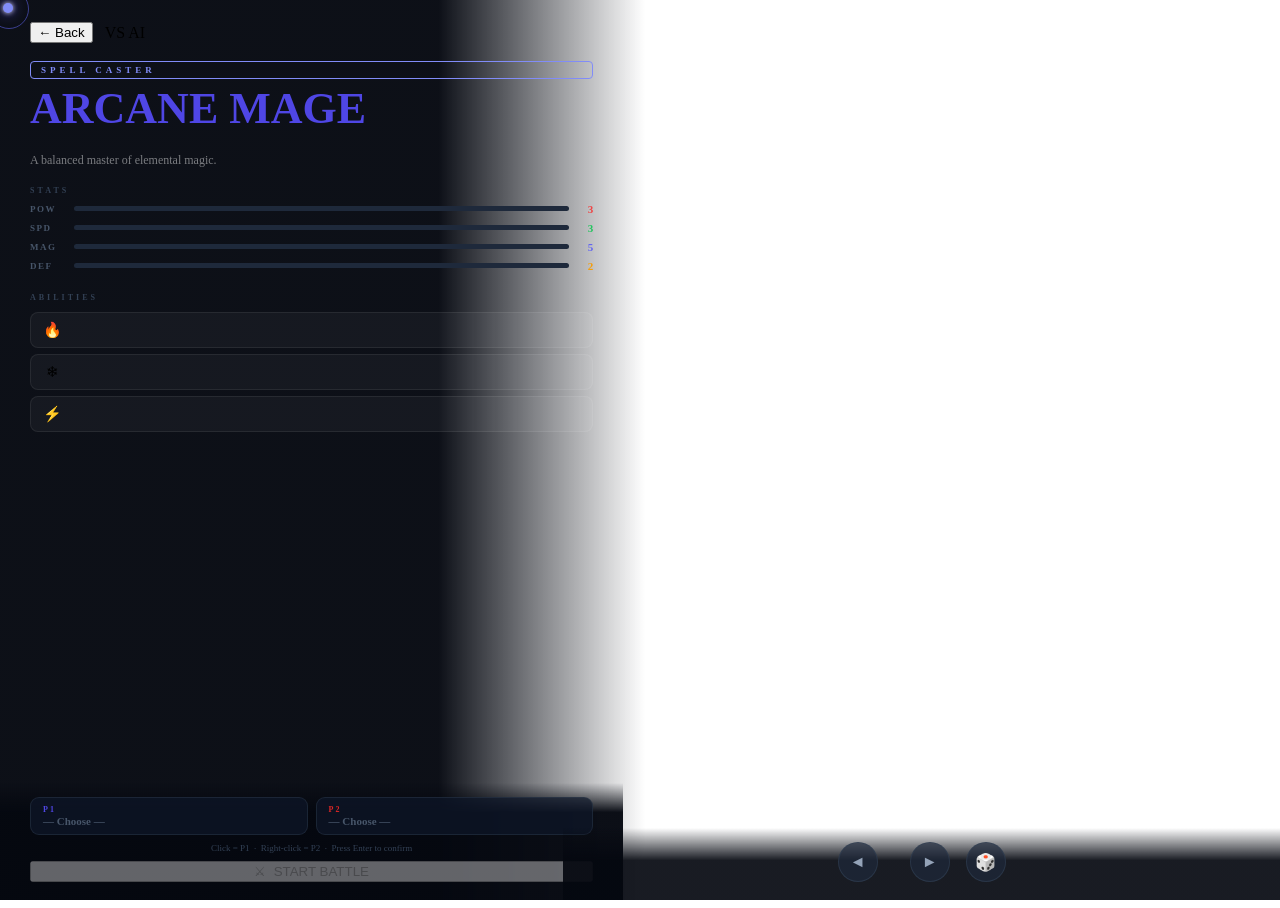
==== character-select.html @ 36b51df8 "Add files via upload" ====
<!DOCTYPE html>
<html lang="en">
<head>
  <meta charset="UTF-8">
  <meta name="viewport" content="width=device-width, initial-scale=1.0">
  <title>STICK BRAWL — Select Fighter</title>
  <link rel="stylesheet" href="css/pages.css">
  <style>
    * { cursor:none !important; }
    html,body { width:100%;height:100%;overflow:hidden; }

    #bgCv  { position:fixed;inset:0;z-index:0;pointer-events:none; }
    #charCv{ position:fixed;inset:0;z-index:1;pointer-events:none; }
    #fxCv  { position:fixed;inset:0;z-index:8;pointer-events:none; }

    #c-dot { position:fixed;z-index:9999;pointer-events:none;width:10px;height:10px;
      border-radius:50%;margin:-5px 0 0 -5px;background:#818cf8;
      box-shadow:0 0 14px #4f46e5,0 0 5px #fff;transition:transform .12s,background .2s; }
    #c-dot.on { transform:scale(2.2);background:#fff; }
    #c-ring { position:fixed;z-index:9998;pointer-events:none;width:38px;height:38px;
      border-radius:50%;margin:-19px 0 0 -19px;border:1.5px solid rgba(99,102,241,.55);
      transition:width .3s,height .3s,border-color .3s,margin .3s; }
    #c-ring.on { width:62px;height:62px;margin:-31px 0 0 -31px;border-color:rgba(99,102,241,.9); }

    /* ── INFO PANEL ─────────────────────────── */
    #infoPanel {
      position:fixed;left:0;top:0;bottom:0;width:44%;z-index:5;
      background:linear-gradient(to right,rgba(5,8,16,.97) 68%,rgba(5,8,16,0));
      padding:22px 52px 85px 30px;
      display:flex;flex-direction:column;
      pointer-events:all;
      overflow:hidden;
    }
    .ip-header { display:flex;align-items:center;gap:12px;margin-bottom:18px;flex-shrink:0; }

    #ipClass {
      font-size:9px;font-weight:900;letter-spacing:4px;
      padding:3px 10px;border-radius:4px;
      border:1.5px solid var(--col,#818cf8);color:var(--col,#818cf8);
      display:inline-block;flex-shrink:0;
    }
    #ipName {
      font-size:44px;font-weight:900;line-height:.9;
      margin:10px 0 10px;flex-shrink:0;
    }
    #ipDesc {
      font-size:12px;color:rgba(255,255,255,.45);line-height:1.6;
      margin-bottom:16px;flex-shrink:0;
    }

    .ip-section-title {
      font-size:8px;font-weight:900;letter-spacing:3px;color:#334155;
      margin-bottom:8px;flex-shrink:0;
    }
    .stat-row {
      display:flex;align-items:center;gap:8px;margin-bottom:7px;flex-shrink:0;
    }
    .stat-row .lbl { font-size:9px;font-weight:700;letter-spacing:1.5px;color:#475569;width:36px;flex-shrink:0; }
    .stat-row .bar { flex:1;height:5px;background:#1e293b;border-radius:3px;overflow:hidden; }
    .stat-row .fill{ height:100%;border-radius:3px;width:0; }
    .stat-row .num { font-size:11px;font-weight:900;width:16px;text-align:right; }

    .abil-list { display:flex;flex-direction:column;gap:6px;margin-top:2px;overflow:hidden; }
    .abil-item {
      display:flex;align-items:center;gap:10px;
      padding:8px 11px;border-radius:8px;
      border:1px solid rgba(255,255,255,.07);
      background:rgba(255,255,255,.04);
      flex-shrink:0;
    }
    .abil-icon { font-size:15px;flex-shrink:0;width:20px;text-align:center; }
    .abil-body {}
    .abil-name { font-size:11px;font-weight:700;color:#e2e8f0; }
    .abil-desc { font-size:9px;color:rgba(255,255,255,.38);margin-top:1px;line-height:1.3; }

    /* ── BOTTOM NAV ─────────────────────────── */
    #bottomNav {
      position:fixed;bottom:0;left:44%;right:0;z-index:5;
      padding:14px 24px 18px;
      display:flex;align-items:center;justify-content:center;gap:16px;
      background:linear-gradient(to top,rgba(5,8,16,.92) 55%,transparent);
    }
    .nav-arrow {
      width:40px;height:40px;border-radius:50%;
      background:rgba(30,41,59,.7);border:1.5px solid rgba(51,65,85,.6);
      color:#94a3b8;font-size:16px;
      cursor:pointer;display:flex;align-items:center;justify-content:center;
      transition:all .2s;flex-shrink:0;
    }
    .nav-arrow:hover { border-color:var(--ncol,#4f46e5);color:var(--ncol,#818cf8);background:rgba(79,70,229,.15); }

    .char-thumbs { display:flex;gap:10px; }
    .char-thumb {
      width:62px;height:62px;border-radius:12px;
      border:2px solid rgba(51,65,85,.5);background:rgba(15,23,42,.8);
      cursor:pointer;transition:all .25s;
      display:flex;align-items:center;justify-content:center;
      position:relative;overflow:hidden;
    }
    .char-thumb:hover { border-color:#475569;transform:translateY(-3px); }
    .char-thumb.current { border-color:var(--col,#4f46e5);box-shadow:0 0 18px var(--col,#4f46e5)44;transform:translateY(-4px) scale(1.06); }
    .char-thumb svg { width:46px;height:56px; }
    .thumb-badge {
      position:absolute;top:3px;right:3px;
      font-size:7px;font-weight:900;letter-spacing:1px;padding:2px 4px;border-radius:3px;
      display:none;
    }
    .char-thumb.p1 .badge-p1 { display:block;background:rgba(79,70,229,.85);color:#fff; }
    .char-thumb.p2 .badge-p2 { display:block;background:rgba(220,38,38,.85);color:#fff; }

    .btn-random {
      width:40px;height:40px;border-radius:50%;
      background:rgba(30,41,59,.7);border:1.5px solid rgba(51,65,85,.6);
      color:#94a3b8;font-size:17px;
      cursor:pointer;display:flex;align-items:center;justify-content:center;
      transition:all .2s;flex-shrink:0;
      title:'Random';
    }
    .btn-random:hover { border-color:#f59e0b;color:#fbbf24;background:rgba(245,158,11,.15); }

    /* ── FOOTER ─────────────────────────────── */
    #csFooter {
      position:fixed;bottom:0;left:0;width:44%;z-index:5;
      padding:14px 30px 18px;
      background:linear-gradient(to top,rgba(5,8,16,.97) 75%,transparent);
    }
    .sel-row { display:flex;gap:8px;margin-bottom:8px; }
    .sel-box {
      flex:1;background:rgba(15,23,42,.7);border:1.5px solid rgba(51,65,85,.4);
      border-radius:9px;padding:7px 12px;transition:border-color .3s;
    }
    .sel-box.filled-p1 { border-color:rgba(79,70,229,.6); }
    .sel-box.filled-p2 { border-color:rgba(220,38,38,.6); }
    .sel-lbl { font-size:8px;font-weight:900;letter-spacing:2px;margin-bottom:1px; }
    .sel-val { font-size:11px;font-weight:700;color:#475569;transition:color .3s; }
    .sel-box.filled-p1 .sel-val { color:#818cf8; }
    .sel-box.filled-p2 .sel-val { color:#f87171; }
    #csHint { font-size:9px;color:#334155;text-align:center;margin-bottom:8px; }
    #startBtn { width:100%; }

    /* ── MAP SELECT OVERLAY ─────────────────── */
    #mapOverlay {
      position:fixed;inset:0;z-index:50;
      background:rgba(5,8,16,.96);
      display:none;align-items:center;justify-content:center;
      flex-direction:column;
      backdrop-filter:blur(10px);
    }
    #mapOverlay.show { display:flex; animation:pgFadeIn .3s ease both; }

    .mso-inner {
      display:flex;flex-direction:column;align-items:center;
      gap:22px;padding:28px 36px;
      max-width:960px;width:100%;
    }
    .mso-header { text-align:center; }
    .mso-tag {
      font-size:9px;font-weight:900;letter-spacing:4px;color:#334155;
      margin-bottom:8px;
    }
    .mso-title {
      font-size:36px;font-weight:900;letter-spacing:2px;
      background:linear-gradient(135deg,#818cf8,#fff,#818cf8);
      -webkit-background-clip:text;-webkit-text-fill-color:transparent;background-clip:text;
      margin-bottom:5px;
    }
    .mso-sub { font-size:11px;color:#475569;letter-spacing:1.5px; }

    .mso-cards { display:flex;gap:14px;width:100%; }
    .mso-card {
      flex:1;border-radius:14px;
      border:2px solid rgba(51,65,85,.5);
      background:rgba(15,23,42,.8);
      cursor:pointer;overflow:hidden;
      transition:all .25s;
      display:flex;flex-direction:column;
    }
    .mso-card:hover {
      border-color:var(--mcol,#818cf8);
      box-shadow:0 0 28px var(--mcol,#818cf8);
      transform:translateY(-4px) scale(1.02);
    }
    .mso-card-preview {
      width:100%;height:120px;display:block;
      opacity:.72;transition:opacity .25s;object-fit:fill;
    }
    .mso-card:hover .mso-card-preview { opacity:.95; }
    .mso-card-body { padding:13px 15px 16px; }
    .mso-card-tag {
      font-size:8px;font-weight:900;letter-spacing:3px;
      color:var(--mcol,#818cf8);margin-bottom:5px;
    }
    .mso-card-name {
      font-size:16px;font-weight:900;letter-spacing:1px;
      color:#e2e8f0;margin-bottom:5px;
    }
    .mso-card-desc { font-size:10px;color:#475569;line-height:1.55; }

    .mso-footer { display:flex;gap:12px;align-items:center;margin-top:2px; }
    .mso-btn-random {
      padding:11px 28px;border-radius:10px;
      background:rgba(245,158,11,.12);border:1.5px solid rgba(245,158,11,.4);
      color:#fbbf24;font-size:12px;font-weight:700;letter-spacing:1.5px;
      cursor:pointer;transition:all .2s;
    }
    .mso-btn-random:hover { background:rgba(245,158,11,.22);border-color:#f59e0b;box-shadow:0 0 18px rgba(245,158,11,.3); }
    .mso-btn-back {
      padding:11px 22px;border-radius:10px;
      background:rgba(51,65,85,.35);border:1.5px solid rgba(51,65,85,.5);
      color:#64748b;font-size:11px;font-weight:700;letter-spacing:1px;
      cursor:pointer;transition:all .2s;
    }
    .mso-btn-back:hover { border-color:#475569;color:#94a3b8; }

    /* ── LOADING OVERLAY ────────────────────── */
    #loadOverlay {
      position:fixed;inset:0;z-index:100;
      background:#050810;
      display:none;align-items:center;justify-content:center;
      flex-direction:column;gap:0;
    }
    #loadOverlay.show { display:flex; animation:pgFadeIn .35s ease both; }
    #loadCv { position:absolute;inset:0; }
    .load-content { position:relative;z-index:1;text-align:center; }
    .load-vs {
      font-size:72px;font-weight:900;letter-spacing:4px;
      background:linear-gradient(135deg,#818cf8,#fff,#818cf8);
      -webkit-background-clip:text;-webkit-text-fill-color:transparent;background-clip:text;
      filter:drop-shadow(0 0 40px rgba(79,70,229,.8));
      animation:titleGlitch 3s step-end infinite;
      margin-bottom:8px;
    }
    .load-names {
      display:flex;gap:80px;justify-content:center;align-items:center;
      margin-bottom:32px;
    }
    .load-name { font-size:13px;font-weight:900;letter-spacing:3px; }
    .load-name.p1 { color:#818cf8; }
    .load-name.p2 { color:#f87171; }
    .load-bar-wrap { width:280px;height:4px;background:#1e293b;border-radius:2px;overflow:hidden;margin:0 auto; }
    .load-bar { height:100%;width:0;border-radius:2px;background:linear-gradient(90deg,#4f46e5,#818cf8);transition:width .05s linear; }
    .load-hint { font-size:10px;color:#334155;letter-spacing:2px;margin-top:12px; animation:blink 1s ease-in-out infinite; }
  </style>
</head>
<body>

  <div id="c-dot"></div>
  <div id="c-ring"></div>

  <canvas id="bgCv"></canvas>
  <canvas id="charCv"></canvas>
  <canvas id="fxCv"></canvas>

  <!-- Info panel -->
  <div id="infoPanel">
    <div class="ip-header">
      <button class="back-btn" onclick="SB.navigate('main-menu.html')">← Back</button>
      <div class="mode-badge" id="modeBadge">VS AI</div>
    </div>

    <div id="ipClass">SPELL CASTER</div>
    <h1 id="ipName" style="color:#4f46e5">ARCANE MAGE</h1>
    <p  id="ipDesc">A balanced master of elemental magic.</p>

    <div class="ip-section-title">STATS</div>
    <div class="stat-row"><span class="lbl">POW</span><div class="bar"><div class="fill" id="sf0" style="background:#ef4444"></div></div><span class="num" id="sn0" style="color:#ef4444">3</span></div>
    <div class="stat-row"><span class="lbl">SPD</span><div class="bar"><div class="fill" id="sf1" style="background:#22c55e"></div></div><span class="num" id="sn1" style="color:#22c55e">3</span></div>
    <div class="stat-row"><span class="lbl">MAG</span><div class="bar"><div class="fill" id="sf2" style="background:#6366f1"></div></div><span class="num" id="sn2" style="color:#6366f1">5</span></div>
    <div class="stat-row"><span class="lbl">DEF</span><div class="bar"><div class="fill" id="sf3" style="background:#f59e0b"></div></div><span class="num" id="sn3" style="color:#f59e0b">2</span></div>

    <div class="ip-section-title" style="margin-top:14px">ABILITIES</div>
    <div class="abil-list">
      <div class="abil-item"><span class="abil-icon" id="ai0">🔥</span><div class="abil-body"><div class="abil-name" id="an0"></div><div class="abil-desc" id="ad0"></div></div></div>
      <div class="abil-item"><span class="abil-icon" id="ai1">❄</span> <div class="abil-body"><div class="abil-name" id="an1"></div><div class="abil-desc" id="ad1"></div></div></div>
      <div class="abil-item"><span class="abil-icon" id="ai2">⚡</span><div class="abil-body"><div class="abil-name" id="an2"></div><div class="abil-desc" id="ad2"></div></div></div>
    </div>
  </div>

  <!-- Footer selection info -->
  <div id="csFooter">
    <div class="sel-row">
      <div class="sel-box" id="p1Box"><div class="sel-lbl" style="color:#4f46e5">P1</div><div class="sel-val" id="p1Val">— Choose —</div></div>
      <div class="sel-box" id="p2Box"><div class="sel-lbl" style="color:#dc2626">P2</div><div class="sel-val" id="p2Val">— Choose —</div></div>
    </div>
    <div id="csHint">Click = P1 &nbsp;·&nbsp; Right-click = P2 &nbsp;·&nbsp; Press Enter to confirm</div>
    <button class="btn-big" id="startBtn" onclick="window._startBattle()" disabled>⚔ &nbsp;START BATTLE</button>
  </div>

  <!-- Bottom navigation -->
  <div id="bottomNav">
    <button class="nav-arrow" id="prevBtn" onclick="window._changeChar(-1)" title="Previous">◄</button>
    <div class="char-thumbs" id="thumbsRow"></div>
    <button class="nav-arrow" id="nextBtn" onclick="window._changeChar(1)"  title="Next">►</button>
    <button class="btn-random" onclick="window._randomChar()" title="Random">🎲</button>
  </div>

  <!-- Map select overlay -->
  <div id="mapOverlay">
    <div class="mso-inner">
      <div class="mso-header">
        <div class="mso-tag">STEP 2 OF 2</div>
        <h2 class="mso-title">SELECT ARENA</h2>
        <p class="mso-sub">Choose your battlefield</p>
      </div>
      <div class="mso-cards" id="msoCards"></div>
      <div class="mso-footer">
        <button class="mso-btn-random" onclick="window._randomMap()">🎲 &nbsp;RANDOM ARENA</button>
        <button class="mso-btn-back" onclick="window._closeMapSelect()">← &nbsp;Back</button>
      </div>
    </div>
  </div>

  <!-- Loading screen overlay -->
  <div id="loadOverlay">
    <canvas id="loadCv"></canvas>
    <div class="load-content">
      <div class="load-vs">VS</div>
      <div class="load-names">
        <div class="load-name p1" id="loadP1"></div>
        <div class="load-name p2" id="loadP2"></div>
      </div>
      <div class="load-bar-wrap"><div class="load-bar" id="loadBar"></div></div>
      <div class="load-hint">LOADING BATTLE...</div>
    </div>
  </div>

  <script src="js/shared.js"></script>
  <script src="js/music.js"></script>
  <script>
  (function(){
    'use strict';

    /* ── Character data ─────────────────────────── */
    const CHARS = [
      {
        id:'mage', name:'ARCANE MAGE', cls:'SPELL CASTER',
        col:'#4f46e5', col2:'#818cf8',
        desc:'Balanced master of all spells. Commands fire, ice, and arcane forces with equal mastery.',
        stats:{pow:3,spd:3,mag:5,def:2},
        abilities:[
          {icon:'🔥',name:'Charged Fire',   desc:'Hold J — charge and release a massive fireball'},
          {icon:'❄',name:'Ice Wall',        desc:'K — Summon a frozen barrier that slows enemies'},
          {icon:'⚡',name:'Arcane Nova',    desc:'ULTIMATE — 8 bolts radiate in all directions'},
        ],
      },
      {
        id:'brawler', name:'IRON BRAWLER', cls:'MELEE FIGHTER',
        col:'#dc2626', col2:'#f87171',
        desc:'Slow but devastating. Each punch shakes the earth. Absolute dominance at close range.',
        stats:{pow:5,spd:2,mag:1,def:5},
        abilities:[
          {icon:'👊',name:'Iron Fist',      desc:'Space — Massive melee punch with huge knockback'},
          {icon:'🛡',name:'Parry Counter',  desc:'S — Perfect deflection stuns the attacker'},
          {icon:'💥',name:'Ground Slam',    desc:'ULTIMATE — Shockwave rings erupt from the ground'},
        ],
      },
      {
        id:'ninja', name:'SHADOW NINJA', cls:'SHADOW ASSASSIN',
        col:'#a855f7', col2:'#d8b4fe',
        desc:'Elusive and unpredictable. Teleports at will and strikes before enemies can react.',
        stats:{pow:2,spd:5,mag:3,def:2},
        abilities:[
          {icon:'🌀',name:'Blink Dash',     desc:'E — Instant teleport dash through space'},
          {icon:'❄',name:'Ice Wall',        desc:'K — Place terrain control barrier'},
          {icon:'⚡',name:'Shadow Rush',    desc:'ULTIMATE — Teleport to target then triple strike'},
        ],
      },
    ];

    /* ── Canvas setup ───────────────────────────── */
    const bgCv=document.getElementById('bgCv'), bgCtx=bgCv.getContext('2d');
    const cCv =document.getElementById('charCv'),cCtx =cCv.getContext('2d');
    const fxCv=document.getElementById('fxCv'), fxCtx =fxCv.getContext('2d');
    let W,H;
    function resize(){W=bgCv.width=cCv.width=fxCv.width=innerWidth;H=bgCv.height=cCv.height=fxCv.height=innerHeight;}
    resize(); addEventListener('resize',resize);
    const T0=Date.now(); function sec(){return(Date.now()-T0)*.001;}

    /* ── Mouse ──────────────────────────────────── */
    let mx=W/2,my=H/2,ringX=W/2,ringY=H/2;
    const dot=document.getElementById('c-dot'),ring=document.getElementById('c-ring');
    addEventListener('mousemove',e=>{mx=e.clientX;my=e.clientY;dot.style.left=mx+'px';dot.style.top=my+'px';});

    /* ── Mode ───────────────────────────────────── */
    const MODE=SB.getMode();
    document.getElementById('modeBadge').textContent={vs:'VS AI',story:'SURVIVAL',versus:'2 PLAYER'}[MODE]||MODE;

    /* ── Selection state ────────────────────────── */
    let curIdx=0, p1=-1, p2=-1;

    /* ── Walk state ─────────────────────────────── */
    let charX      = W*0.88;
    const TARGET_X = ()=> W*0.70;
    let charState  = 'ENTERING';
    let exitDir=1, pendingIdx=-1, pendingSelectPlayer=-1;

    /* ── Stars ──────────────────────────────────── */
    const STARS=Array.from({length:150},()=>({
      x:Math.random()*9999,y:Math.random()*H*.88,
      r:Math.random()*1.5+.2,tw:Math.random()*Math.PI*2,ts:.008+Math.random()*.02,
    }));

    /* ── Helpers ────────────────────────────────── */
    function ln(c,x1,y1,x2,y2){c.beginPath();c.moveTo(x1,y1);c.lineTo(x2,y2);c.stroke();}
    function circ(c,x,y,r,fill,gl,gr){
      if(gl){c.shadowBlur=gr||14;c.shadowColor=gl;}
      c.beginPath();c.arc(x,y,r,0,Math.PI*2);
      if(fill){c.fillStyle=fill;c.fill();}else c.stroke();
      c.shadowBlur=0;
    }
    function hexA(hex,a){
      const r=parseInt(hex.slice(1,3),16),g=parseInt(hex.slice(3,5),16),b=parseInt(hex.slice(5,7),16);
      return `rgba(${r},${g},${b},${a})`;
    }

    /* ── Draw background ────────────────────────── */
    function drawBG(){
      bgCtx.clearRect(0,0,W,H);
      const g=bgCtx.createLinearGradient(0,0,0,H);
      g.addColorStop(0,'#050810');g.addColorStop(1,'#0a0d18');
      bgCtx.fillStyle=g;bgCtx.fillRect(0,0,W,H);
      STARS.forEach(s=>{
        s.tw+=s.ts;
        const a=.08+Math.sin(s.tw)*.22;
        bgCtx.save();bgCtx.globalAlpha=Math.max(0,a);bgCtx.fillStyle='#e2e8f0';
        bgCtx.beginPath();bgCtx.arc(s.x%W,s.y,s.r,0,Math.PI*2);bgCtx.fill();bgCtx.restore();
      });
    }

    /* ── Draw stage / spotlight ─────────────────── */
    function drawStage(){
      const c=CHARS[curIdx];
      const gy=H*.60;    // ground line — higher up so character visible

      /* Spotlight cone */
      const sg=cCtx.createLinearGradient(charX,0,charX,gy);
      sg.addColorStop(0,'rgba(0,0,0,0)');
      sg.addColorStop(.55,hexA(c.col,.05));
      sg.addColorStop(1,hexA(c.col,.18));
      cCtx.fillStyle=sg;
      cCtx.beginPath();
      cCtx.moveTo(charX-5,0);cCtx.lineTo(charX-190,gy);cCtx.lineTo(charX+190,gy);cCtx.lineTo(charX+5,0);
      cCtx.closePath();cCtx.fill();

      /* Floor pool */
      const fp=cCtx.createRadialGradient(charX,gy,0,charX,gy,190);
      fp.addColorStop(0,hexA(c.col,.24));fp.addColorStop(1,'rgba(0,0,0,0)');
      cCtx.fillStyle=fp;cCtx.fillRect(charX-190,gy-20,380,80);

      /* Stage glow line */
      const gl=cCtx.createLinearGradient(W*.44,gy,W,gy);
      gl.addColorStop(0,'rgba(0,0,0,0)');gl.addColorStop(.3,hexA(c.col,.6));
      gl.addColorStop(.7,hexA(c.col,.6));gl.addColorStop(1,'rgba(0,0,0,0)');
      cCtx.strokeStyle=gl;cCtx.lineWidth=1.5;
      cCtx.beginPath();cCtx.moveTo(W*.44,gy);cCtx.lineTo(W,gy);cCtx.stroke();

      /* Character shadow */
      cCtx.save();cCtx.globalAlpha=.4;
      const sh=cCtx.createRadialGradient(charX,gy+4,0,charX,gy+4,70);
      sh.addColorStop(0,'rgba(0,0,0,.8)');sh.addColorStop(1,'rgba(0,0,0,0)');
      cCtx.fillStyle=sh;cCtx.scale(1,.22);
      cCtx.beginPath();cCtx.arc(charX,(gy+4)/.22,70,0,Math.PI*2);cCtx.fill();
      cCtx.restore();
    }

    /* ── Draw character ─────────────────────────── */
    function drawChar(t){
      const c=CHARS[curIdx];
      const SC=3.0;
      const gy=H*.60;
      const isWalk=(charState!=='IDLE');
      const wF=isWalk?6:1.5, wA=isWalk?22:5, aA=isWalk?18:4;
      const legL=Math.sin(t*wF)*wA, legR=-Math.sin(t*wF)*wA;
      const bob=isWalk?Math.abs(Math.sin(t*wF))*-3:Math.sin(t*1.5)*4;
      const pulse=.55+.45*Math.sin(t*3.5);

      cCtx.save();
      cCtx.translate(charX,gy+bob);

      /* Aura */
      const aura=cCtx.createRadialGradient(0,-15,6,0,-15,80*SC);
      aura.addColorStop(0,hexA(c.col,.22));aura.addColorStop(1,'rgba(0,0,0,0)');
      cCtx.fillStyle=aura;cCtx.beginPath();cCtx.arc(0,-15,80*SC,0,Math.PI*2);cCtx.fill();

      cCtx.scale(SC,SC);cCtx.lineCap='round';

      /* ── MAGE ─────────────────────────────────── */
      if(c.id==='mage'){
        /* Legs */
        cCtx.strokeStyle='#94a3b8';cCtx.lineWidth=2.5;
        ln(cCtx,0,14,-12+legL,50-Math.abs(Math.sin(t*wF))*6*(isWalk?1:0));
        ln(cCtx,0,14, 12+legR,50-Math.abs(Math.sin(t*wF+Math.PI))*6*(isWalk?1:0));
        /* Body */
        cCtx.strokeStyle='#e2e8f0';cCtx.lineWidth=2.5;ln(cCtx,0,-15,0,14);
        /* Left arm */
        cCtx.strokeStyle='#cbd5e1';cCtx.lineWidth=2.2;
        const la=-2.2+Math.sin(t*(isWalk?6:1))*((isWalk?0.5:0.1));
        ln(cCtx,0,-8,Math.cos(la)*22,-8+Math.abs(Math.sin(la))*20);
        /* Staff arm */
        const raA=isWalk?(-0.5+Math.sin(t*6)*.35):-0.44+Math.sin(t*.75)*.07;
        const raX=Math.cos(raA)*26,raY=-8+Math.sin(raA)*26;
        ln(cCtx,0,-8,raX,raY);
        /* Staff */
        const sX=raX+Math.cos(raA)*26,sY=raY+Math.sin(raA)*26;
        cCtx.strokeStyle=c.col;cCtx.lineWidth=3.5;cCtx.shadowBlur=12;cCtx.shadowColor=c.col;
        ln(cCtx,raX,raY,sX,sY);
        /* Orb */
        const orbR=isWalk?7:10+pulse*6;
        circ(cCtx,sX,sY,orbR,c.col,c.col,isWalk?12:18+pulse*28);
        if(!isWalk){
          cCtx.globalAlpha=.4+pulse*.4;cCtx.fillStyle='#fff';cCtx.shadowBlur=0;
          circ(cCtx,sX,sY,orbR*.35,'#fff');cCtx.globalAlpha=1;
          cCtx.strokeStyle=c.col2;cCtx.lineWidth=1.5;
          cCtx.globalAlpha=.35+pulse*.3;cCtx.shadowBlur=8;cCtx.shadowColor=c.col2;
          circ(cCtx,sX,sY,orbR+8+Math.sin(t*5)*5,null);cCtx.globalAlpha=1;cCtx.shadowBlur=0;
        }

      /* ── BRAWLER ───────────────────────────────── */
      } else if(c.id==='brawler'){
        /* Wide legs */
        cCtx.strokeStyle='#94a3b8';cCtx.lineWidth=3;
        ln(cCtx,0,16,-18+legL,52);ln(cCtx,0,16,18+legR,52);
        /* Body */
        cCtx.strokeStyle='#e2e8f0';cCtx.lineWidth=3;ln(cCtx,0,-17,0,16);
        /* Fists (guard) */
        const gb=Math.sin(t*4)*3;
        const lFX=-22+(isWalk?Math.sin(t*6)*18:0),lFY=-18+gb;
        const rFX=-18+(isWalk?-Math.sin(t*6)*15:0),rFY=-8-gb;
        const fR=11.5+Math.sin(t*5)*1.5;
        cCtx.strokeStyle='#cbd5e1';cCtx.lineWidth=2.5;
        cCtx.shadowBlur=12;cCtx.shadowColor=c.col;
        ln(cCtx,0,-8,lFX,lFY);circ(cCtx,lFX,lFY,fR,c.col,c.col,16);
        ln(cCtx,0,-8,rFX,rFY);circ(cCtx,rFX,rFY,fR-1,c.col,c.col,13);
        cCtx.shadowBlur=0;
        if(!isWalk){
          cCtx.globalAlpha=.28+Math.sin(t*3)*.12;cCtx.strokeStyle=c.col2;cCtx.lineWidth=1.5;
          cCtx.shadowBlur=8;cCtx.shadowColor=c.col2;
          circ(cCtx,lFX,lFY,fR+8+Math.sin(t*4.5)*5,null);
          cCtx.globalAlpha=1;cCtx.shadowBlur=0;
        }

      /* ── NINJA ─────────────────────────────────── */
      } else {
        /* Crouched legs */
        cCtx.strokeStyle='#94a3b8';cCtx.lineWidth=2.2;
        ln(cCtx,0,10,-14+legL,46);ln(cCtx,0,10,14+legR,46);
        /* Body */
        cCtx.strokeStyle='#e2e8f0';cCtx.lineWidth=2.2;ln(cCtx,4,-14,-4,10);
        /* Blade arm */
        const baA=isWalk?(-0.3+Math.sin(t*6)*.4):-0.35+Math.sin(t*.9)*.06;
        const baX=Math.cos(baA)*24,baY=-7+Math.sin(baA)*24;
        cCtx.strokeStyle='#cbd5e1';cCtx.lineWidth=2;ln(cCtx,4,-8,baX,baY);
        const blX=baX+Math.cos(baA)*16,blY=baY+Math.sin(baA)*16;
        cCtx.strokeStyle=c.col;cCtx.lineWidth=2.5;cCtx.shadowBlur=10;cCtx.shadowColor=c.col;
        ln(cCtx,baX,baY,blX,blY);
        if(!isWalk){
          cCtx.globalAlpha=.35;cCtx.strokeStyle=c.col2;cCtx.lineWidth=1;
          cCtx.setLineDash([3,4]);ln(cCtx,blX,blY,blX+12,blY-18);cCtx.setLineDash([]);cCtx.globalAlpha=1;
        }
        cCtx.shadowBlur=0;
        ln(cCtx,4,-8,-18+(isWalk?Math.sin(t*6)*-18:0),-5);
      }

      /* Head (all chars) */
      const hR=c.id==='brawler'?16:13;
      cCtx.strokeStyle=c.col;cCtx.lineWidth=2.5;cCtx.shadowBlur=10;cCtx.shadowColor=c.col;
      circ(cCtx,0,-30,hR,'#0f172a');cCtx.stroke();cCtx.shadowBlur=0;
      cCtx.fillStyle=c.col2;
      circ(cCtx,4,-32,2.5,c.col2);circ(cCtx,9,-32,2.5,c.col2);

      cCtx.restore();
    }

    /* ── Particles ──────────────────────────────── */
    const parts=[];
    let lastPartT=0;
    function spawnParts(x,y,col,n){
      for(let i=0;i<n;i++){
        const a=Math.random()*Math.PI*2,s=2+Math.random()*5;
        parts.push({x,y,vx:Math.cos(a)*s,vy:Math.sin(a)*s-2,r:Math.random()*3+.5,
          c:col,life:0,max:25+Math.random()*20,grav:.1});
      }
    }

    /* ── Update panel ───────────────────────────── */
    function showPanel(idx){
      const c=CHARS[idx];

      /* Color variable */
      document.getElementById('infoPanel').style.setProperty('--col',c.col);

      /* Text */
      const cls=document.getElementById('ipClass');
      cls.textContent=c.cls;
      cls.style.color=c.col;
      cls.style.borderColor=hexA(c.col,.6);

      const nm=document.getElementById('ipName');
      nm.textContent=c.name;
      nm.style.color=c.col;

      document.getElementById('ipDesc').textContent=c.desc;

      /* Stats */
      const skeys=['pow','spd','mag','def'];
      skeys.forEach((k,i)=>{
        const val=c.stats[k];
        document.getElementById('sn'+i).textContent=val;
        const fill=document.getElementById('sf'+i);
        fill.style.transition='none';fill.style.width='0';
        setTimeout(()=>{fill.style.transition='width .9s cubic-bezier(.22,1,.36,1)';fill.style.width=(val/5*100)+'%';},250+i*90);
      });

      /* Abilities */
      c.abilities.forEach((ab,i)=>{
        const ico=document.getElementById('ai'+i);if(ico)ico.textContent=ab.icon||'⚡';
        document.getElementById('an'+i).textContent=ab.name;
        document.getElementById('ad'+i).textContent=ab.desc;
      });

      /* Stagger animate panel elements */
      const els=['ipClass','ipName','ipDesc'];
      const abilEls=document.querySelectorAll('.abil-item');
      const statEls=document.querySelectorAll('.stat-row');
      const allEls=[...els.map(id=>document.getElementById(id)),...statEls,...abilEls];
      allEls.forEach((el,i)=>{
        if(!el)return;
        el.style.transition='none';el.style.opacity='0';el.style.transform='translateX(-12px)';
        setTimeout(()=>{
          el.style.transition='opacity .32s ease, transform .32s ease';
          el.style.opacity='1';el.style.transform='none';
        },70+i*45);
      });

      /* Arrow colors */
      document.getElementById('prevBtn').style.setProperty('--ncol',c.col);
      document.getElementById('nextBtn').style.setProperty('--ncol',c.col);
    }

    /* ── Build thumbnails ───────────────────────── */
    function buildThumbs(){
      const row=document.getElementById('thumbsRow');
      row.innerHTML='';
      const svgs=[
        `<svg viewBox="0 0 60 80"><circle cx="30" cy="10" r="9" fill="#0f172a" stroke="#4f46e5" stroke-width="2"/><line x1="30" y1="19" x2="30" y2="48" stroke="#e2e8f0" stroke-width="2"/><polyline points="30,28 50,16 62,6" stroke="#cbd5e1" stroke-width="1.8" fill="none"/><line x1="30" y1="48" x2="16" y2="72" stroke="#94a3b8" stroke-width="2"/><line x1="30" y1="48" x2="44" y2="72" stroke="#94a3b8" stroke-width="2"/><line x1="44" y1="36" x2="62" y2="4" stroke="#4f46e5" stroke-width="3"/><circle cx="62" cy="4" r="7" fill="#4f46e5"/></svg>`,
        `<svg viewBox="0 0 60 80"><circle cx="30" cy="11" r="11" fill="#0f172a" stroke="#dc2626" stroke-width="2"/><line x1="30" y1="22" x2="30" y2="54" stroke="#e2e8f0" stroke-width="2.5"/><line x1="30" y1="32" x2="4" y2="22" stroke="#cbd5e1" stroke-width="2"/><circle cx="4" cy="22" r="9" fill="#dc2626"/><line x1="30" y1="32" x2="56" y2="22" stroke="#cbd5e1" stroke-width="2"/><circle cx="56" cy="22" r="9" fill="#dc2626"/><line x1="30" y1="54" x2="14" y2="78" stroke="#94a3b8" stroke-width="2.5"/><line x1="30" y1="54" x2="46" y2="78" stroke="#94a3b8" stroke-width="2.5"/></svg>`,
        `<svg viewBox="0 0 60 80"><circle cx="30" cy="12" r="8" fill="#0f172a" stroke="#a855f7" stroke-width="2"/><line x1="30" y1="20" x2="28" y2="46" stroke="#e2e8f0" stroke-width="2"/><line x1="30" y1="28" x2="54" y2="20" stroke="#cbd5e1" stroke-width="1.8"/><line x1="54" y1="20" x2="62" y2="36" stroke="#a855f7" stroke-width="2.5"/><line x1="30" y1="28" x2="8" y2="22" stroke="#cbd5e1" stroke-width="1.8"/><line x1="28" y1="46" x2="14" y2="70" stroke="#94a3b8" stroke-width="2"/><line x1="28" y1="46" x2="42" y2="72" stroke="#94a3b8" stroke-width="2"/></svg>`,
      ];
      CHARS.forEach((c,i)=>{
        const d=document.createElement('div');
        d.className='char-thumb';d.style.setProperty('--col',c.col);
        d.innerHTML=svgs[i]+`<div class="thumb-badge badge-p1">P1</div><div class="thumb-badge badge-p2">P2</div>`;
        d.addEventListener('click',()=>navigateTo(i,1));
        d.addEventListener('contextmenu',e=>{e.preventDefault();navigateTo(i,2);});
        d.addEventListener('mouseenter',()=>{dot.classList.add('on');ring.classList.add('on');});
        d.addEventListener('mouseleave',()=>{dot.classList.remove('on');ring.classList.remove('on');});
        row.appendChild(d);
      });
      updateThumbs();
    }

    function updateThumbs(){
      document.querySelectorAll('.char-thumb').forEach((t,i)=>{
        t.classList.toggle('current',i===curIdx);
        t.classList.toggle('p1',i===p1);
        t.classList.toggle('p2',i===p2);
      });
    }

    /* ── Navigate to a character ────────────────── */
    function navigateTo(idx, autoSelectPlayer){
      if(idx===curIdx){
        // Already on this char — just select
        if(autoSelectPlayer) selectChar(autoSelectPlayer,idx);
        return;
      }
      if(charState!=='IDLE') return;
      exitDir = idx>curIdx ? 1 : -1;
      pendingIdx = idx;
      pendingSelectPlayer = autoSelectPlayer||-1;
      charState = 'EXITING';
    }

    /* ── Change char by direction ───────────────── */
    function changeChar(dir){
      if(charState!=='IDLE') return;
      navigateTo((curIdx+dir+3)%3);
    }

    /* ── Select character ───────────────────────── */
    function selectChar(player,idx){
      if(player===1){
        p1=idx;
        // In non-versus modes, AI is assigned automatically (but can be same)
        if(MODE!=='versus') p2=(idx+1)%3;
        document.getElementById('p1Val').textContent=CHARS[p1].name;
        document.getElementById('p1Val').style.color=CHARS[p1].col;
        document.getElementById('p1Box').classList.add('filled-p1');
        if(p2>=0){
          const p2name=MODE==='versus'?CHARS[p2].name:'(AI) '+CHARS[p2].name;
          document.getElementById('p2Val').textContent=p2name;
          document.getElementById('p2Val').style.color=CHARS[p2].col;
          document.getElementById('p2Box').classList.add('filled-p2');
        }
        spawnParts(W*.7,H*.6,CHARS[idx].col,18);
      } else {
        if(MODE!=='versus') return;
        p2=idx; // allow same char as p1
        document.getElementById('p2Val').textContent=CHARS[p2].name;
        document.getElementById('p2Val').style.color=CHARS[p2].col;
        document.getElementById('p2Box').classList.add('filled-p2');
        spawnParts(W*.7,H*.6,CHARS[idx].col,12);
      }
      updateThumbs();
      const ready=p1>=0&&(MODE!=='versus'||p2>=0);
      document.getElementById('startBtn').disabled=!ready;
    }

    /* ── Random character ───────────────────────── */
    function randomChar(){
      const idx=Math.floor(Math.random()*3);
      navigateTo(idx,1);
    }

    /* ── Map select data ────────────────────────── */
    const MAP_CARDS_DATA = [
      {
        name: 'NEON ARENA',
        tag:  'CYBERPUNK',
        desc: 'Neon platforms over a futuristic city. A maglev train crosses the arena periodically.',
        col:  '#00eeff',
        idx:  0,
      },
      {
        name: 'STORM PEAK',
        tag:  'THUNDERSTORM',
        desc: 'Cloud platforms in a raging storm. Lightning strikes can shock fighters.',
        col:  '#94a3b8',
        idx:  1,
      },
      {
        name: 'VOLCANIC TEMPLE',
        tag:  'INFERNO',
        desc: 'Ancient stone altars above lava. Volcanic eruptions rain chaos from above.',
        col:  '#ff5500',
        idx:  2,
      },
    ];

    function buildMapCards() {
      const container = document.getElementById('msoCards');
      container.innerHTML = '';
      MAP_CARDS_DATA.forEach(m => {
        const card = document.createElement('div');
        card.className = 'mso-card';
        card.style.setProperty('--mcol', m.col);
        card.innerHTML = `
          <canvas class="mso-card-preview" id="mpCv${m.idx}" width="300" height="120"></canvas>
          <div class="mso-card-body">
            <div class="mso-card-tag">${m.tag}</div>
            <div class="mso-card-name">${m.name}</div>
            <div class="mso-card-desc">${m.desc}</div>
          </div>
        `;
        card.addEventListener('click', () => window._selectMap(m.idx));
        card.addEventListener('mouseenter', () => { dot.classList.add('on'); ring.classList.add('on'); });
        card.addEventListener('mouseleave', () => { dot.classList.remove('on'); ring.classList.remove('on'); });
        container.appendChild(card);
        setTimeout(() => drawMapPreview(m.idx), 0);
      });
    }

    function drawMapPreview(idx) {
      const cv = document.getElementById('mpCv' + idx);
      if (!cv) return;
      const c = cv.getContext('2d');
      const CW = cv.width, CH = cv.height;

      if (idx === 0) {
        /* Neon Arena */
        const sky = c.createLinearGradient(0,0,0,CH);
        sky.addColorStop(0,'#000208'); sky.addColorStop(1,'#001020');
        c.fillStyle = sky; c.fillRect(0,0,CW,CH);
        /* Grid */
        c.strokeStyle = 'rgba(0,238,255,.05)'; c.lineWidth = 1;
        for(let y=0;y<CH;y+=12){c.beginPath();c.moveTo(0,y);c.lineTo(CW,y);c.stroke();}
        for(let x=0;x<CW;x+=12){c.beginPath();c.moveTo(x,0);c.lineTo(x,CH);c.stroke();}
        /* Building silhouettes */
        [[0,38,52],[58,46,40],[104,30,50],[160,40,38],[208,24,52],[260,38,42]].forEach(([bx,bh,bw])=>{
          c.fillStyle='rgba(0,22,44,0.75)'; c.fillRect(bx,CH-bh,bw,bh);
          /* Window dots */
          c.fillStyle='rgba(0,238,255,.3)';
          for(let wy=CH-bh+4;wy<CH-4;wy+=8)
            for(let wx=bx+4;wx<bx+bw-4;wx+=8)
              if((wx+wy)%16>4){c.beginPath();c.arc(wx,wy,1.2,0,Math.PI*2);c.fill();}
        });
        /* Platforms */
        [[18,74,60],[100,52,72],[210,74,58],[60,38,78]].forEach(([px,py,pw])=>{
          c.fillStyle='rgba(0,10,25,.9)'; c.fillRect(px,py,pw,5);
          c.strokeStyle='#00eeff'; c.lineWidth=1.5;
          c.shadowBlur=9; c.shadowColor='#00eeff';
          c.beginPath(); c.moveTo(px,py+1); c.lineTo(px+pw,py+1); c.stroke();
          c.shadowBlur=0;
        });
        /* Floor */
        const fg=c.createLinearGradient(0,CH-5,0,CH);
        fg.addColorStop(0,'#001828'); fg.addColorStop(1,'#000a16');
        c.fillStyle=fg; c.fillRect(0,CH-5,CW,5);
        c.strokeStyle='rgba(0,238,255,.5)'; c.lineWidth=1;
        c.shadowBlur=7; c.shadowColor='#00eeff';
        c.beginPath(); c.moveTo(0,CH-5); c.lineTo(CW,CH-5); c.stroke();
        c.shadowBlur=0;

      } else if (idx === 1) {
        /* Storm Peak */
        const sky = c.createLinearGradient(0,0,0,CH);
        sky.addColorStop(0,'#04040c'); sky.addColorStop(1,'#060812');
        c.fillStyle=sky; c.fillRect(0,0,CW,CH);
        /* Rain streaks */
        c.strokeStyle='rgba(170,210,240,.18)'; c.lineWidth=1;
        for(let i=0;i<30;i++){
          const rx=((i*43)%CW), ry=((i*29)%CH);
          c.beginPath(); c.moveTo(rx,ry); c.lineTo(rx+1.4,ry+9); c.stroke();
        }
        /* Storm clouds bg */
        for(let i=0;i<5;i++){
          const cx=(i*65+10)%CW, cy=10+i*7;
          c.save(); c.globalAlpha=0.3;
          const cg=c.createRadialGradient(cx,cy,0,cx,cy,45);
          cg.addColorStop(0,'#14141e'); cg.addColorStop(1,'rgba(8,8,14,0)');
          c.fillStyle=cg; c.beginPath(); c.ellipse(cx,cy,45,20,0,0,Math.PI*2); c.fill();
          c.restore();
        }
        /* Cloud platforms */
        [[18,74,60],[100,52,72],[210,74,60]].forEach(([px,py,pw])=>{
          const numC=Math.floor(pw/18)+1, spc=pw/numC;
          c.fillStyle='#d1d5db'; c.shadowBlur=12; c.shadowColor='rgba(210,230,255,.8)';
          for(let i=0;i<=numC;i++){c.beginPath(); c.arc(px+i*spc,py+5,8,0,Math.PI*2); c.fill();}
          c.fillStyle='#e8ecf0'; c.shadowBlur=6;
          for(let i=0;i<numC;i++){c.beginPath(); c.arc(px+(i+.5)*spc,py-2,5,0,Math.PI*2); c.fill();}
          c.shadowBlur=0;
        });
        /* Rocky floor */
        c.fillStyle='#0e0c14';
        c.beginPath(); c.moveTo(0,CH);
        for(let x=0;x<=CW;x+=8) c.lineTo(x,CH-5+Math.sin(x*.09)*3);
        c.lineTo(CW,CH); c.closePath(); c.fill();

      } else {
        /* Volcanic Temple */
        const sky=c.createLinearGradient(0,0,0,CH);
        sky.addColorStop(0,'#0d0200'); sky.addColorStop(.6,'#1a0400'); sky.addColorStop(1,'#3d0800');
        c.fillStyle=sky; c.fillRect(0,0,CW,CH);
        /* Ambient lava light */
        const ambG=c.createRadialGradient(CW/2,CH,.0,CW/2,CH,CH*1.1);
        ambG.addColorStop(0,'rgba(255,60,0,0.22)'); ambG.addColorStop(1,'rgba(0,0,0,0)');
        c.fillStyle=ambG; c.fillRect(0,0,CW,CH);
        /* Volcano silhouette */
        const VCX=CW*.5, VPY=CH*.12;
        c.fillStyle='#1c0a04';
        c.beginPath();
        c.moveTo(VCX-CW*.28,CH-16);
        c.lineTo(VCX-22,VPY+4);
        c.lineTo(VCX,VPY-4);
        c.lineTo(VCX+22,VPY+4);
        c.lineTo(VCX+CW*.28,CH-16);
        c.closePath(); c.fill();
        /* Caldera glow */
        const cg=c.createRadialGradient(VCX,VPY,0,VCX,VPY,40);
        cg.addColorStop(0,'rgba(255,200,30,.9)'); cg.addColorStop(.4,'rgba(255,80,0,.5)'); cg.addColorStop(1,'rgba(0,0,0,0)');
        c.fillStyle=cg; c.fillRect(VCX-40,VPY-28,80,40);
        /* Stone platforms */
        [[14,74,58],[160,52,66],[192,74,56]].forEach(([px,py,pw])=>{
          const sg=c.createLinearGradient(0,py,0,py+7);
          sg.addColorStop(0,'#3d1506'); sg.addColorStop(1,'#220a03');
          c.fillStyle=sg; c.fillRect(px,py,pw,7);
          c.strokeStyle='rgba(255,80,0,.65)'; c.lineWidth=1.5;
          c.shadowBlur=7; c.shadowColor='#ff4400';
          c.beginPath(); c.moveTo(px,py+1); c.lineTo(px+pw,py+1); c.stroke();
          c.shadowBlur=0;
        });
        /* Lava floor */
        const lg=c.createLinearGradient(0,CH-14,0,CH);
        lg.addColorStop(0,'#ff4400'); lg.addColorStop(.4,'#cc2200'); lg.addColorStop(1,'#660000');
        c.fillStyle=lg; c.shadowBlur=14; c.shadowColor='#ff6600';
        c.beginPath(); c.moveTo(0,CH-14);
        for(let x=0;x<=CW;x+=5) c.lineTo(x,CH-14+Math.sin(x*.048)*4);
        c.lineTo(CW,CH); c.lineTo(0,CH); c.closePath(); c.fill();
        c.shadowBlur=0;
        /* Floor strip */
        const fs=c.createLinearGradient(0,CH-6,0,CH);
        fs.addColorStop(0,'#2a0c04'); fs.addColorStop(1,'#150602');
        c.fillStyle=fs; c.fillRect(0,CH-6,CW,6);
      }
    }

    /* ── Show map select ────────────────────────── */
    function showMapSelect() {
      buildMapCards();
      document.getElementById('mapOverlay').classList.add('show');
    }

    /* ── Start battle — now shows map select first ── */
    function startBattle(){
      const finalP1 = p1>=0 ? p1 : curIdx;
      const finalP2 = p2>=0 ? p2 : (finalP1+1)%3;
      SB.setP1(finalP1); SB.setP2(finalP2);
      showMapSelect();
    }

    /* ── After map is chosen, run loading + navigate ── */
    function _launchBattle(){
      const finalP1 = SB.getP1();
      const finalP2 = SB.getP2();

      /* Show loading overlay */
      const overlay = document.getElementById('loadOverlay');
      document.getElementById('loadP1').textContent = CHARS[finalP1].name;
      document.getElementById('loadP2').textContent = CHARS[finalP2].name;
      overlay.classList.add('show');

      /* Setup loading canvas */
      const lCv=document.getElementById('loadCv');
      const lCtx=lCv.getContext('2d');
      lCv.width=innerWidth; lCv.height=innerHeight;
      const LT0=Date.now();

      /* Animate loading bar */
      const bar=document.getElementById('loadBar');
      let prog=0;
      const barInterval=setInterval(()=>{
        prog=Math.min(100,prog+(100/90)); // fill in ~1.5s at 60fps
        bar.style.width=prog+'%';
        if(prog>=100){ clearInterval(barInterval); }
      },16);

      /* Draw two fighters fighting on load canvas */
      function drawLoadFrame(){
        const t=(Date.now()-LT0)*.001;
        lCtx.setTransform(1,0,0,1,0,0);
        lCtx.clearRect(0,0,innerWidth,innerHeight);

        /* Background pulse */
        const bg=lCtx.createRadialGradient(innerWidth/2,innerHeight/2,0,innerWidth/2,innerHeight/2,innerHeight);
        bg.addColorStop(0,'rgba(79,70,229,0.08)'); bg.addColorStop(1,'rgba(5,8,16,0)');
        lCtx.fillStyle=bg; lCtx.fillRect(0,0,innerWidth,innerHeight);

        const gy=innerHeight*.68, cL=innerWidth*.3, cR=innerWidth*.7;
        const c1=CHARS[finalP1], c2=CHARS[finalP2];

        /* Draw ground */
        const gl=lCtx.createLinearGradient(cL-150,gy,cR+150,gy);
        gl.addColorStop(0,'rgba(0,0,0,0)');gl.addColorStop(.3,hexA(c1.col,.6));
        gl.addColorStop(.7,hexA(c2.col,.6));gl.addColorStop(1,'rgba(0,0,0,0)');
        lCtx.strokeStyle=gl;lCtx.lineWidth=1.5;
        lCtx.beginPath();lCtx.moveTo(cL-150,gy);lCtx.lineTo(cR+150,gy);lCtx.stroke();

        /* Lightning arc between fighters (appears occasionally) */
        if(Math.sin(t*2.5)>0.7){
          const la=.5+Math.sin(t*9)*.3;
          lCtx.save();lCtx.globalAlpha=la;
          lCtx.strokeStyle='#c4b5fd';lCtx.lineWidth=1.8;
          lCtx.shadowBlur=16;lCtx.shadowColor='#7c3aed';
          lCtx.beginPath();
          let lx=cL,ly=gy-40;lCtx.moveTo(lx,ly);
          for(let i=0;i<6;i++){lx+=(cR-cL)/6+(Math.random()-.5)*30;ly+=(Math.random()-.5)*30;lCtx.lineTo(lx,ly);}
          lCtx.lineTo(cR,gy-40);lCtx.stroke();
          lCtx.restore();
        }

        /* Draw P1 fighter (left, facing right, doing attack) */
        drawLoadFighter(lCtx,cL,gy,c1,true,t);
        /* Draw P2 fighter (right, facing left = mirrored, guard) */
        drawLoadFighter(lCtx,cR,gy,c2,false,t+1.5);

        if(t<1.6) requestAnimationFrame(drawLoadFrame);
        else{
          SB.navigate(SB.getMode() === 'training' ? 'training.html' : 'battle.html');
        }
      }
      requestAnimationFrame(drawLoadFrame);
    }

    /* Simple fighter for loading screen */
    function drawLoadFighter(ctx,cx,gy,c,facingR,t){
      const SC=2.0, dir=facingR?1:-1;
      const bob=Math.sin(t*3)*5;
      const atk=Math.sin(t*4); // attack cycle

      ctx.save(); ctx.translate(cx,gy+bob);
      ctx.lineCap='round';

      /* Aura */
      const au=ctx.createRadialGradient(0,-15,4,0,-15,55*SC);
      au.addColorStop(0,hexA(c.col,.25));au.addColorStop(1,'rgba(0,0,0,0)');
      ctx.fillStyle=au;ctx.beginPath();ctx.arc(0,-15,55*SC,0,Math.PI*2);ctx.fill();

      ctx.scale(SC,SC);

      /* Legs */
      ctx.strokeStyle='#94a3b8';ctx.lineWidth=2.5;
      ln(ctx,0,14,dir*(-14+Math.sin(t*4)*10),50);
      ln(ctx,0,14,dir*(14-Math.sin(t*4)*10),50);

      /* Body */
      ctx.strokeStyle='#e2e8f0';ctx.lineWidth=2.5;ln(ctx,0,-15,0,14);

      /* Arms (attack motion) */
      const raA=facingR?(-0.4+atk*.6):(Math.PI+0.4-atk*.6);
      const raX=Math.cos(facingR?raA:raA)*24*dir;
      const raY=-8+Math.sin(facingR?raA:(raA-Math.PI))*24;
      ctx.strokeStyle='#cbd5e1';ctx.lineWidth=2.2;
      ln(ctx,0,-8,raX,raY);
      ln(ctx,0,-8,-raX*.4,raY*.5);

      /* Weapon tip */
      ctx.fillStyle=c.col;ctx.shadowBlur=16;ctx.shadowColor=c.col;
      ctx.beginPath();ctx.arc(raX+dir*10*Math.cos(facingR?raA:raA-Math.PI),raY+10*Math.sin(facingR?raA:raA-Math.PI),8,0,Math.PI*2);ctx.fill();
      ctx.shadowBlur=0;

      /* Head */
      ctx.strokeStyle=c.col;ctx.lineWidth=2.5;ctx.shadowBlur=10;ctx.shadowColor=c.col;
      circ(ctx,0,-30,13,'#0f172a');ctx.stroke();ctx.shadowBlur=0;
      ctx.fillStyle=c.col2;
      circ(ctx,dir*4,-32,2.5,c.col2);circ(ctx,dir*9,-32,2.5,c.col2);

      ctx.restore();
    }

    /* Expose to global scope ───────────────────── */
    window._startBattle   = startBattle;
    window._changeChar    = changeChar;
    window._randomChar    = randomChar;
    window._selectMap     = function(idx){ SB.setMap(idx); document.getElementById('mapOverlay').classList.remove('show'); _launchBattle(); };
    window._randomMap     = function(){ SB.setMap(-1); document.getElementById('mapOverlay').classList.remove('show'); _launchBattle(); };
    window._closeMapSelect= function(){ document.getElementById('mapOverlay').classList.remove('show'); };

    /* ── Keyboard ───────────────────────────────── */
    addEventListener('keydown',e=>{
      if(e.code==='ArrowLeft')  changeChar(-1);
      if(e.code==='ArrowRight') changeChar(1);
      if(e.code==='Enter'&&charState==='IDLE') selectChar(1,curIdx);
    });

    /* ── Init ───────────────────────────────────── */
    buildThumbs();
    showPanel(0);
    spawnParts(W*.7,H*.55,CHARS[0].col,8);

    /* ── Main render loop ───────────────────────── */
    function frame(){
      const t=sec();
      drawBG();

      /* Walk state machine */
      const tX=TARGET_X();
      if(charState==='ENTERING'){
        charX+=(tX-charX)*.1;
        if(Math.abs(charX-tX)<2){ charX=tX; charState='IDLE'; }
      } else if(charState==='EXITING'){
        const offX = exitDir>0 ? W*1.12 : W*(-0.12);
        charX+=(offX-charX)*.1;
        if(Math.abs(charX-offX)<10){
          curIdx=pendingIdx;
          charX = exitDir>0 ? W*(-0.12) : W*1.12;
          charState='ENTERING';
          showPanel(curIdx);
          updateThumbs();
          spawnParts(tX,H*.6,CHARS[curIdx].col,10);
          if(pendingSelectPlayer>0){
            selectChar(pendingSelectPlayer,curIdx);
            pendingSelectPlayer=-1;
          }
        }
      }

      /* Render */
      cCtx.setTransform(1,0,0,1,0,0);
      cCtx.clearRect(0,0,W,H);
      try{ drawStage(); }catch(e){}
      try{ drawChar(t); }catch(e){}

      /* Orb ambient particles */
      if(charState==='IDLE'&&t-lastPartT>.2&&Math.random()<.55){
        lastPartT=t;
        const c=CHARS[curIdx];
        const SC=3.0;
        const raA=-0.44+Math.sin(t*.75)*.07;
        const sX=Math.cos(raA)*(26+26)*SC, sY=H*.60+Math.sin(raA)*(26+26)*SC-30*SC;
        spawnParts(charX+sX,sY,c.col,1);
      }

      /* FX canvas */
      fxCtx.clearRect(0,0,W,H);
      for(let i=parts.length-1;i>=0;i--){
        const p=parts[i];p.x+=p.vx;p.y+=p.vy;p.vy+=p.grav;p.life++;
        if(p.life>p.max){parts.splice(i,1);continue;}
        const a=(1-p.life/p.max)*.9;
        fxCtx.save();fxCtx.globalAlpha=a;fxCtx.fillStyle=p.c;fxCtx.shadowBlur=8;fxCtx.shadowColor=p.c;
        fxCtx.beginPath();fxCtx.arc(p.x,p.y,p.r,0,Math.PI*2);fxCtx.fill();fxCtx.restore();
      }

      /* Cursor ring lag */
      ringX+=(mx-ringX)*.14; ringY+=(my-ringY)*.14;
      ring.style.left=ringX+'px'; ring.style.top=ringY+'px';

      requestAnimationFrame(frame);
    }
    frame();

  })();
  </script>

  <script>
  // Continue menu music if it was on in the main menu
  if (sessionStorage.getItem('sbMusicOn')) {
    MU.menu();
  }
  </script>

</body>
</html>
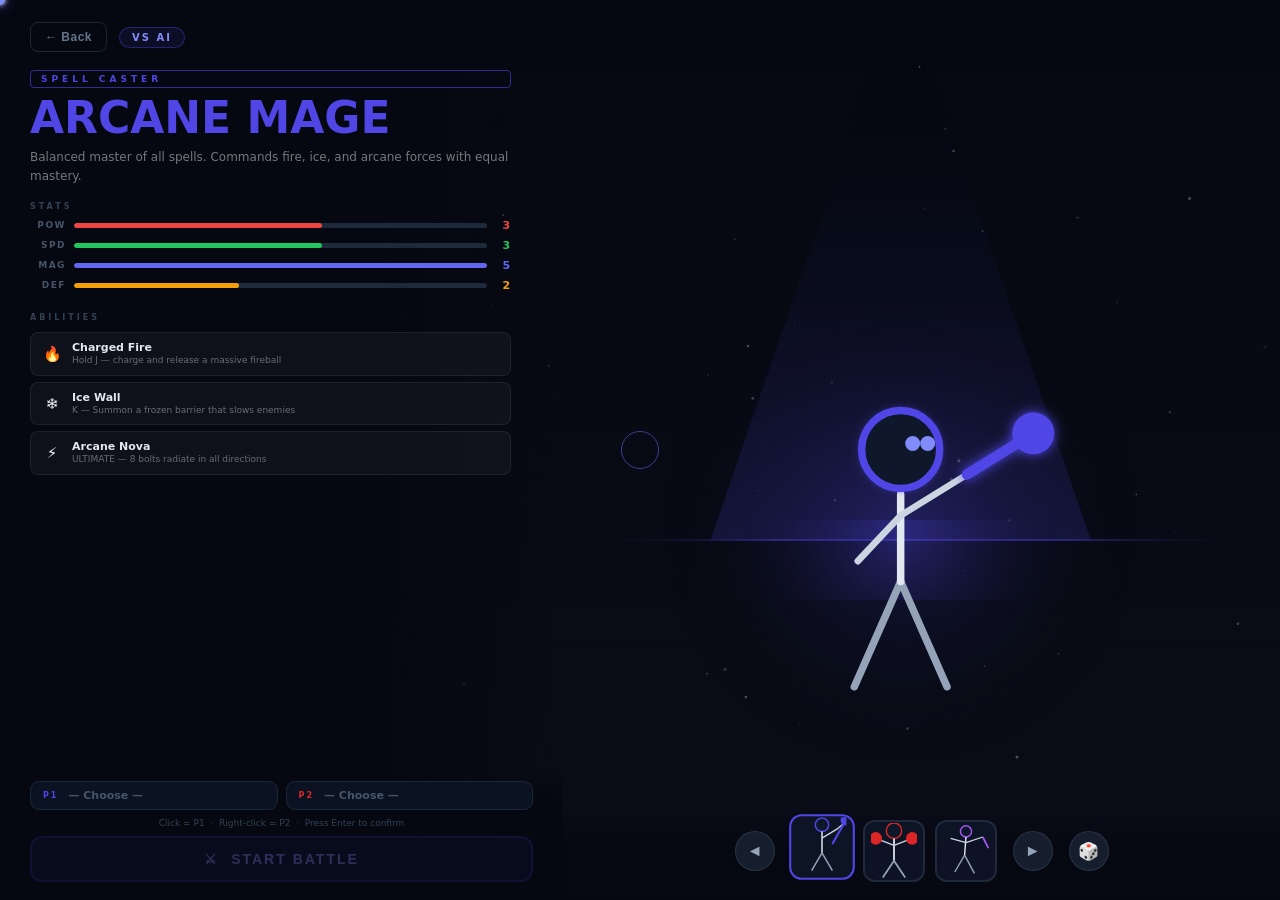
==== commit 3b743408: "Add files via upload" ====
--- a/character-select.html
+++ b/character-select.html
@@ -383,7 +383,7 @@
 
     /* ── Mode ───────────────────────────────────── */
     const MODE=SB.getMode();
-    document.getElementById('modeBadge').textContent={vs:'VS AI',story:'SURVIVAL',versus:'2 PLAYER'}[MODE]||MODE;
+    document.getElementById('modeBadge').textContent={vs:'VS AI',survival:'SURVIVAL',versus:'2 PLAYER'}[MODE]||MODE;
 
     /* ── Selection state ────────────────────────── */
     let curIdx=0, p1=-1, p2=-1;
--- a/css/pages.css
+++ b/css/pages.css
@@ -0,0 +1,408 @@
+/* ═══════════════════════════════════════════════
+   STICK BRAWL — Shared Page Styles  v2
+   All HTML pages (NOT battle.html)
+═══════════════════════════════════════════════ */
+
+/* ── Reset ───────────────────────────────────── */
+*, *::before, *::after { margin:0; padding:0; box-sizing:border-box; }
+
+:root {
+  --bg:     #050810;
+  --blue:   #4f46e5;
+  --blue2:  #818cf8;
+  --red:    #dc2626;
+  --red2:   #f87171;
+  --purple: #7c3aed;
+  --text:   #f1f5f9;
+  --muted:  #64748b;
+  --card:   rgba(15,23,42,0.88);
+  --border: rgba(51,65,85,0.55);
+  font-family: 'Segoe UI', system-ui, sans-serif;
+}
+
+html, body {
+  width:100%; height:100%;
+  background: var(--bg);
+  color: var(--text);
+  overflow: hidden;
+  user-select: none;
+}
+
+/* ── Page fade-in / fade-out ─────────────────── */
+body { animation: pgFadeIn 0.45s ease both; }
+body.out { animation: pgFadeOut 0.38s ease both; }
+@keyframes pgFadeIn  { from{opacity:0;transform:translateY(6px)} to{opacity:1;transform:none} }
+@keyframes pgFadeOut { from{opacity:1} to{opacity:0} }
+
+/* ── Corner HUD brackets ─────────────────────── */
+.corner {
+  position:fixed; width:32px; height:32px; z-index:3; pointer-events:none;
+  opacity:0; animation:cornerIn 0.6s ease 0.5s forwards;
+}
+@keyframes cornerIn { to{opacity:1} }
+.corner::before,.corner::after { content:''; position:absolute; background:rgba(99,102,241,.45); }
+.corner.tl { top:18px; left:18px; }
+.corner.tl::before { width:2px; height:100%; }
+.corner.tl::after  { width:100%; height:2px; }
+.corner.tr { top:18px; right:18px; }
+.corner.tr::before { width:2px; height:100%; right:0; }
+.corner.tr::after  { width:100%; height:2px; }
+.corner.bl { bottom:18px; left:18px; }
+.corner.bl::before { width:2px; height:100%; bottom:0; }
+.corner.bl::after  { width:100%; height:2px; bottom:0; }
+.corner.br { bottom:18px; right:18px; }
+.corner.br::before { width:2px; height:100%; right:0; bottom:0; }
+.corner.br::after  { width:100%; height:2px; bottom:0; }
+
+/* ── Layout wrapper ──────────────────────────── */
+.page-body {
+  position:relative; z-index:1;
+  display:flex; flex-direction:column;
+  align-items:center; justify-content:center;
+  min-height:100vh; padding:24px;
+}
+
+/* ── Typography ──────────────────────────────── */
+.game-title {
+  font-size:86px; font-weight:900; line-height:0.9; text-align:center;
+  background: linear-gradient(135deg, var(--blue2) 0%, #fff 50%, var(--blue2) 100%);
+  -webkit-background-clip:text; -webkit-text-fill-color:transparent; background-clip:text;
+  animation: titleReveal 0.9s cubic-bezier(.22,1,.36,1) both,
+             titleGlitch  8s step-end 2s infinite;
+}
+.game-title.sm { font-size:50px; animation-name:titleGlitch; animation-delay:3s; }
+
+@keyframes titleReveal {
+  from { opacity:0; transform:scale(0.72) translateY(-18px); filter:blur(8px); }
+  to   { opacity:1; transform:none; filter:none; }
+}
+@keyframes titleGlitch {
+  0%,84%,100% { transform:none;           filter:drop-shadow(0 0 28px rgba(79,70,229,.55)); }
+  86% { transform:translate(-4px,0) skew(-.6deg); filter:drop-shadow(5px 0 0 rgba(248,113,113,.8)); }
+  88% { transform:translate( 4px,0) skew( .6deg); filter:drop-shadow(-5px 0 0 rgba(129,140,248,.8)); }
+  90% { transform:translate(-2px,0); filter:drop-shadow(0 0 28px rgba(79,70,229,.55)); }
+  92% { transform:none; }
+  94% { transform:translate(1px,0); }
+  96% { transform:none; filter:drop-shadow(0 0 28px rgba(79,70,229,.55)); }
+}
+
+.game-sub    { color:var(--muted); font-size:13px; letter-spacing:3px; margin-top:8px; text-align:center;
+               opacity:0; animation:fadeUp 0.5s ease 0.7s forwards; }
+.game-course { color:#2d3748; font-size:11px; letter-spacing:2px; margin-top:5px; text-align:center;
+               opacity:0; animation:fadeUp 0.5s ease 0.9s forwards; }
+@keyframes fadeUp { from{opacity:0;transform:translateY(8px)} to{opacity:1;transform:none} }
+
+/* ── Shared Buttons ──────────────────────────── */
+.btn-big {
+  padding:13px 34px;
+  background:rgba(79,70,229,.18);
+  border:2px solid rgba(79,70,229,.45);
+  border-radius:12px; color:var(--blue2);
+  font-size:14px; font-weight:900; letter-spacing:2px;
+  cursor:pointer; transition:all .22s ease;
+  position:relative; overflow:hidden;
+}
+.btn-big::after {
+  content:''; position:absolute; inset:0;
+  background:linear-gradient(90deg,transparent,rgba(255,255,255,.1),transparent);
+  transform:translateX(-200%) skewX(-15deg);
+}
+.btn-big:hover:not(:disabled)::after { transition:transform .55s ease; transform:translateX(200%) skewX(-15deg); }
+.btn-big:hover:not(:disabled) {
+  background:rgba(79,70,229,.38); border-color:var(--blue);
+  color:var(--text); box-shadow:0 0 30px rgba(79,70,229,.4);
+  transform:translateY(-2px) scale(1.02);
+}
+.btn-big:active:not(:disabled) { transform:translateY(0) scale(0.98); }
+.btn-big:disabled { opacity:.3; cursor:not-allowed; }
+.btn-big.sec { background:rgba(30,41,59,.4); border-color:var(--border); color:var(--muted); }
+.btn-big.sec:hover { background:rgba(30,41,59,.75); border-color:#475569; color:var(--text); box-shadow:0 0 20px rgba(0,0,0,.35); }
+
+.btn-press {
+  padding:13px 38px; background:transparent;
+  border:2px solid rgba(99,102,241,.45); border-radius:50px;
+  color:#94a3b8; font-size:13px; font-weight:700; letter-spacing:2px;
+  cursor:pointer; transition:all .22s; position:relative; overflow:hidden;
+}
+.btn-press::after {
+  content:''; position:absolute; inset:0;
+  background:linear-gradient(90deg,transparent,rgba(99,102,241,.18),transparent);
+  transform:translateX(-200%) skewX(-15deg);
+}
+.btn-press:hover::after { transition:transform .5s; transform:translateX(200%) skewX(-15deg); }
+.btn-press:hover { border-color:var(--blue); color:var(--blue2); background:rgba(79,70,229,.1); box-shadow:0 0 28px rgba(79,70,229,.3); }
+
+.back-btn {
+  background:transparent; border:1.5px solid var(--border);
+  border-radius:8px; color:var(--muted);
+  font-size:12px; font-weight:700; padding:7px 14px;
+  cursor:pointer; transition:all .2s; letter-spacing:.5px;
+}
+.back-btn:hover { border-color:#475569; color:var(--text); transform:translateX(-3px); }
+
+/* ── Opt toggle buttons ──────────────────────── */
+.opt-btn {
+  padding:7px 18px; background:transparent;
+  border:1.5px solid var(--border); border-radius:8px;
+  color:var(--muted); font-size:12px; font-weight:700;
+  cursor:pointer; transition:all .2s; letter-spacing:.5px;
+}
+.opt-btn:hover  { border-color:var(--blue); color:var(--blue2); }
+.opt-btn.active {
+  border-color:var(--blue); background:rgba(79,70,229,.22);
+  color:var(--blue2); box-shadow:0 0 14px rgba(79,70,229,.25);
+  animation:optPulse 2.5s ease-in-out infinite;
+}
+@keyframes optPulse { 0%,100%{box-shadow:0 0 10px rgba(79,70,229,.2)} 50%{box-shadow:0 0 22px rgba(79,70,229,.45)} }
+
+/* ════════════════════════════════════════════════
+   INTRO PAGE
+════════════════════════════════════════════════ */
+.intro-row {
+  display:flex; align-items:center; justify-content:center;
+  gap:0; margin-bottom:22px;
+}
+.intro-fig { width:155px; flex-shrink:0; }
+
+/* Fighter float + glow */
+.fig-float     { animation: figFloat 3s ease-in-out infinite; }
+.fig-float.alt { animation-delay:-1.5s; }
+@keyframes figFloat { 0%,100%{transform:translateY(0)} 50%{transform:translateY(-14px)} }
+
+.fig-float svg {
+  filter: drop-shadow(0 0 18px rgba(79,70,229,.5));
+  animation: figGlowBlue 2.8s ease-in-out infinite;
+}
+.fig-float.alt svg {
+  filter: drop-shadow(0 0 18px rgba(220,38,38,.5));
+  animation: figGlowRed 2.8s ease-in-out infinite;
+}
+@keyframes figGlowBlue { 0%,100%{filter:drop-shadow(0 0 14px rgba(79,70,229,.4))} 50%{filter:drop-shadow(0 0 36px rgba(79,70,229,.9))} }
+@keyframes figGlowRed  { 0%,100%{filter:drop-shadow(0 0 14px rgba(220,38,38,.4))} 50%{filter:drop-shadow(0 0 36px rgba(220,38,38,.9))} }
+
+.intro-centre {
+  flex:1; display:flex; flex-direction:column; align-items:center; padding:0 20px;
+}
+
+/* VS ring with twin rotating arcs */
+.vs-ring {
+  width:70px; height:70px; border-radius:50%;
+  border:2px solid rgba(255,255,255,.12);
+  display:flex; align-items:center; justify-content:center;
+  margin:16px auto 0; position:relative;
+  box-shadow:0 0 30px rgba(79,70,229,.28),inset 0 0 18px rgba(79,70,229,.12);
+  animation:vsGlow 2.5s ease-in-out infinite;
+}
+@keyframes vsGlow { 0%,100%{box-shadow:0 0 20px rgba(79,70,229,.25)} 50%{box-shadow:0 0 55px rgba(99,102,241,.65)} }
+
+.vs-ring::before {
+  content:''; position:absolute; inset:-9px; border-radius:50%;
+  border:2.5px solid transparent;
+  border-top-color:rgba(79,70,229,.95);
+  border-bottom-color:rgba(220,38,38,.95);
+  animation:vsRotate 2s linear infinite;
+}
+.vs-ring::after {
+  content:''; position:absolute; inset:-18px; border-radius:50%;
+  border:1.5px solid transparent;
+  border-left-color:rgba(124,58,237,.55);
+  border-right-color:rgba(248,113,113,.55);
+  animation:vsRotate 3.2s linear infinite reverse;
+}
+@keyframes vsRotate { to{transform:rotate(360deg)} }
+
+.vs-text { font-size:24px; font-weight:900; letter-spacing:2px; z-index:1; }
+
+.blink { animation:blink 2.2s ease-in-out infinite; }
+@keyframes blink { 0%,100%{opacity:1} 50%{opacity:.18} }
+
+.intro-footer {
+  position:fixed; bottom:18px; font-size:10px; color:#1e293b; letter-spacing:1px; z-index:2;
+  opacity:0; animation:fadeUp 0.5s ease 1.5s forwards;
+}
+
+/* ════════════════════════════════════════════════
+   MAIN MENU PAGE
+════════════════════════════════════════════════ */
+.menu-layout { display:flex; align-items:center; gap:80px; max-width:950px; width:100%; padding:0 32px; }
+
+.menu-brand { display:flex; flex-direction:column; align-items:center; }
+.brand-fig  { margin-top:26px; width:105px; animation:figFloat 3.5s ease-in-out infinite; }
+.brand-fig svg { filter:drop-shadow(0 0 18px rgba(79,70,229,.5)); animation:figGlowBlue 3s ease-in-out infinite; }
+
+.menu-nav { display:flex; flex-direction:column; gap:10px; min-width:315px; }
+.menu-heading {
+  font-size:10px; font-weight:700; letter-spacing:4px; color:var(--muted);
+  margin-bottom:6px; padding-left:4px;
+  opacity:0; animation:fadeUp 0.4s ease 0.2s forwards;
+}
+
+.menu-btn {
+  display:flex; align-items:center; gap:12px;
+  padding:13px 22px;
+  background:var(--card); border:1.5px solid var(--border);
+  border-radius:12px; color:#cbd5e1;
+  font-size:15px; font-weight:700; letter-spacing:.5px;
+  cursor:pointer; transition:all .22s; text-align:left;
+  position:relative; overflow:hidden;
+  backdrop-filter:blur(8px);
+  opacity:0;
+}
+/* Stagger entrance */
+.menu-btn:nth-child(1) { animation:slideLeft .4s ease .35s forwards; }
+.menu-btn:nth-child(2) { animation:slideLeft .4s ease .46s forwards; }
+.menu-btn:nth-child(3) { animation:slideLeft .4s ease .57s forwards; }
+.menu-btn:nth-child(4) { animation:slideLeft .4s ease .68s forwards; }
+.menu-btn:nth-child(5) { animation:slideLeft .4s ease .79s forwards; }
+
+@keyframes slideLeft {
+  from{opacity:0;transform:translateX(-28px)}
+  to  {opacity:1;transform:none}
+}
+
+/* Light-sweep shimmer on hover */
+.menu-btn::after {
+  content:''; position:absolute; top:0; left:0; width:50px; height:100%;
+  background:linear-gradient(90deg,transparent,rgba(255,255,255,.12),transparent);
+  transform:skewX(-10deg) translateX(-100px);
+}
+.menu-btn:hover::after { transition:transform .5s ease; transform:skewX(-10deg) translateX(500px); }
+.menu-btn:hover {
+  border-color:var(--blue); color:var(--text);
+  background:rgba(79,70,229,.15);
+  box-shadow:0 0 24px rgba(79,70,229,.2);
+  transform:translateX(6px);
+}
+.menu-btn.exit:hover { border-color:var(--red); background:rgba(220,38,38,.14); box-shadow:0 0 24px rgba(220,38,38,.2); }
+.mbi { font-size:18px; width:24px; text-align:center; }
+.menu-badge {
+  margin-left:auto; font-size:9px; font-weight:700; letter-spacing:1.5px;
+  color:var(--muted); border:1px solid var(--border); padding:2px 7px; border-radius:4px;
+  transition:all .22s;
+}
+.menu-btn:hover .menu-badge { border-color:rgba(79,70,229,.5); color:var(--blue2); }
+
+/* ════════════════════════════════════════════════
+   CHARACTER SELECT PAGE
+════════════════════════════════════════════════ */
+.cs-header { display:flex; align-items:center; gap:18px; width:100%; max-width:1040px; margin-bottom:18px; }
+.page-title { font-size:26px; font-weight:900; letter-spacing:4px; flex:1; text-align:center;
+              opacity:0; animation:fadeUp .45s ease .1s forwards; }
+.mode-badge {
+  font-size:10px; font-weight:700; letter-spacing:2px; color:var(--blue2);
+  border:1.5px solid rgba(79,70,229,.4); padding:4px 12px; border-radius:20px;
+  background:rgba(79,70,229,.1); animation:optPulse 3s ease-in-out infinite;
+}
+
+.char-cards { display:flex; gap:20px; align-items:stretch; }
+
+.char-card {
+  width:272px; background:var(--card); border:2px solid var(--border);
+  border-radius:18px; padding:20px 16px 16px;
+  cursor:pointer; transition:border-color .25s, box-shadow .25s;
+  display:flex; flex-direction:column; align-items:center; gap:9px;
+  backdrop-filter:blur(8px); position:relative;
+  /* Stagger entrance */
+  opacity:0;
+  transform-style:preserve-3d;
+}
+.char-card:nth-child(1) { animation:cardIn .55s cubic-bezier(.22,1,.36,1) .15s forwards; }
+.char-card:nth-child(2) { animation:cardIn .55s cubic-bezier(.22,1,.36,1) .28s forwards; }
+.char-card:nth-child(3) { animation:cardIn .55s cubic-bezier(.22,1,.36,1) .41s forwards; }
+
+@keyframes cardIn {
+  from{opacity:0;transform:translateY(38px) scale(.92)}
+  65% {transform:translateY(-5px) scale(1.01)}
+  to  {opacity:1;transform:none}
+}
+
+/* Selection states */
+.char-card.p1-sel  { border-color:var(--blue);  box-shadow:0 0 30px rgba(79,70,229,.45),0 0 60px rgba(79,70,229,.15); animation:borderPulseBlue 2s ease-in-out infinite; }
+.char-card.p2-sel  { border-color:var(--red);   box-shadow:0 0 30px rgba(220,38,38,.45),0 0 60px rgba(220,38,38,.15);  animation:borderPulseRed 2s ease-in-out infinite; }
+.char-card.both-sel{ border-color:var(--purple);box-shadow:0 0 30px rgba(124,58,237,.5); animation:borderPulsePurple 2s ease-in-out infinite; }
+@keyframes borderPulseBlue   { 50%{box-shadow:0 0 45px rgba(79,70,229,.7),0 0 90px rgba(79,70,229,.25)} }
+@keyframes borderPulseRed    { 50%{box-shadow:0 0 45px rgba(220,38,38,.7),0 0 90px rgba(220,38,38,.25)} }
+@keyframes borderPulsePurple { 50%{box-shadow:0 0 45px rgba(124,58,237,.7),0 0 90px rgba(124,58,237,.25)} }
+
+/* 3D tilt — applied via JS */
+.char-card.tilting { transition:none !important; }
+
+.char-name { font-size:15px; font-weight:900; letter-spacing:2px; text-align:center; }
+.char-fig  { width:96px; height:116px; }
+.char-fig svg { width:100%; height:100%; }
+
+.char-stats { width:100%; display:flex; flex-direction:column; gap:5px; }
+.stat-row   { display:flex; align-items:center; gap:8px; font-size:9px; font-weight:700; letter-spacing:1px; color:var(--muted); }
+.stat-row span { width:44px; text-align:right; flex-shrink:0; }
+.stat-bar  { flex:1; height:5px; background:#1e293b; border-radius:3px; overflow:hidden; }
+.stat-fill { height:100%; border-radius:3px; width:0; transition:width 1s cubic-bezier(.22,1,.36,1); }
+
+.char-desc { font-size:11px; color:var(--muted); text-align:center; line-height:1.4; }
+
+.char-badge {
+  position:absolute; top:10px; padding:3px 8px;
+  border-radius:6px; font-size:10px; font-weight:900; letter-spacing:1px;
+  animation:badgeIn .3s cubic-bezier(.22,1,.36,1);
+}
+@keyframes badgeIn { from{opacity:0;transform:scale(.6)} to{opacity:1;transform:none} }
+.badge-p1 { left:10px;  background:rgba(79,70,229,.22); color:var(--blue2); border:1px solid rgba(79,70,229,.4); }
+.badge-p2 { right:10px; background:rgba(220,38,38,.22);  color:var(--red2);  border:1px solid rgba(220,38,38,.4); }
+
+.cs-footer { display:flex; flex-direction:column; align-items:center; gap:10px; margin-top:18px; }
+.sel-row   { display:flex; align-items:center; gap:22px; }
+.sel-box   { background:var(--card); border:1.5px solid var(--border); border-radius:10px; padding:8px 18px; display:flex; align-items:center; gap:10px; min-width:175px; transition:border-color .3s; }
+.sel-label { font-size:11px; font-weight:900; letter-spacing:2px; }
+.sel-name  { font-size:13px; font-weight:700; color:var(--muted); transition:color .3s; }
+.sel-sep   { font-size:18px; font-weight:900; color:#334155; }
+.cs-hint   { font-size:11px; color:#334155; letter-spacing:.5px; }
+
+/* ════════════════════════════════════════════════
+   RESULT PAGE
+════════════════════════════════════════════════ */
+.result-wrap { display:flex; flex-direction:column; align-items:center; gap:20px; max-width:680px; width:100%; }
+
+.result-winner {
+  font-size:52px; font-weight:900; text-align:center; letter-spacing:2px;
+  min-height:1.2em;
+  opacity:0; animation:winnerReveal .8s cubic-bezier(.22,1,.36,1) .3s forwards;
+}
+@keyframes winnerReveal {
+  from{opacity:0;transform:scale(.6);filter:blur(12px)}
+  60% {transform:scale(1.06)}
+  to  {opacity:1;transform:none;filter:none}
+}
+.result-sub { font-size:13px; color:var(--muted); letter-spacing:2px; opacity:0; animation:fadeUp .4s ease .8s forwards; }
+
+.result-table {
+  display:flex; background:var(--card); border:1.5px solid var(--border);
+  border-radius:16px; overflow:hidden; width:100%; backdrop-filter:blur(8px);
+  opacity:0; animation:fadeUp .5s ease .9s forwards;
+}
+.rt-col    { flex:1; display:flex; flex-direction:column; align-items:center; }
+.rt-labels { width:175px; display:flex; flex-direction:column; align-items:center; border-left:1px solid var(--border); border-right:1px solid var(--border); }
+.rt-name   { font-size:14px; font-weight:900; letter-spacing:1.5px; padding:15px 8px 9px; text-align:center; }
+.rt-val    { font-size:22px; font-weight:900; padding:9px; color:var(--text); width:100%; text-align:center; transition:color .3s; }
+.rt-label  { font-size:10px; color:var(--muted); padding:12px 6px; letter-spacing:1px; text-align:center; width:100%; }
+.rt-val:nth-child(even), .rt-label:nth-child(even) { background:rgba(255,255,255,.02); }
+
+.result-btns { display:flex; gap:14px; opacity:0; animation:fadeUp .4s ease 1.2s forwards; }
+
+/* ════════════════════════════════════════════════
+   SETTINGS PAGE
+════════════════════════════════════════════════ */
+.settings-wrap { display:flex; flex-direction:column; gap:18px; max-width:500px; width:100%; }
+.settings-header { display:flex; align-items:center; gap:16px; margin-bottom:6px; }
+
+.set-card  {
+  background:var(--card); border:1.5px solid var(--border);
+  border-radius:14px; padding:18px 20px; display:flex; flex-direction:column; gap:9px;
+  backdrop-filter:blur(8px);
+  opacity:0;
+}
+.set-card:nth-child(2) { animation:fadeUp .4s ease .2s forwards; }
+.set-card:nth-child(3) { animation:fadeUp .4s ease .32s forwards; }
+.set-card:nth-child(4) { animation:fadeUp .4s ease .44s forwards; }
+
+.set-label { font-size:11px; font-weight:900; letter-spacing:2px; text-transform:uppercase; }
+.set-opts  { display:flex; gap:8px; }
+.set-desc  { font-size:11px; color:var(--muted); line-height:1.4; }
